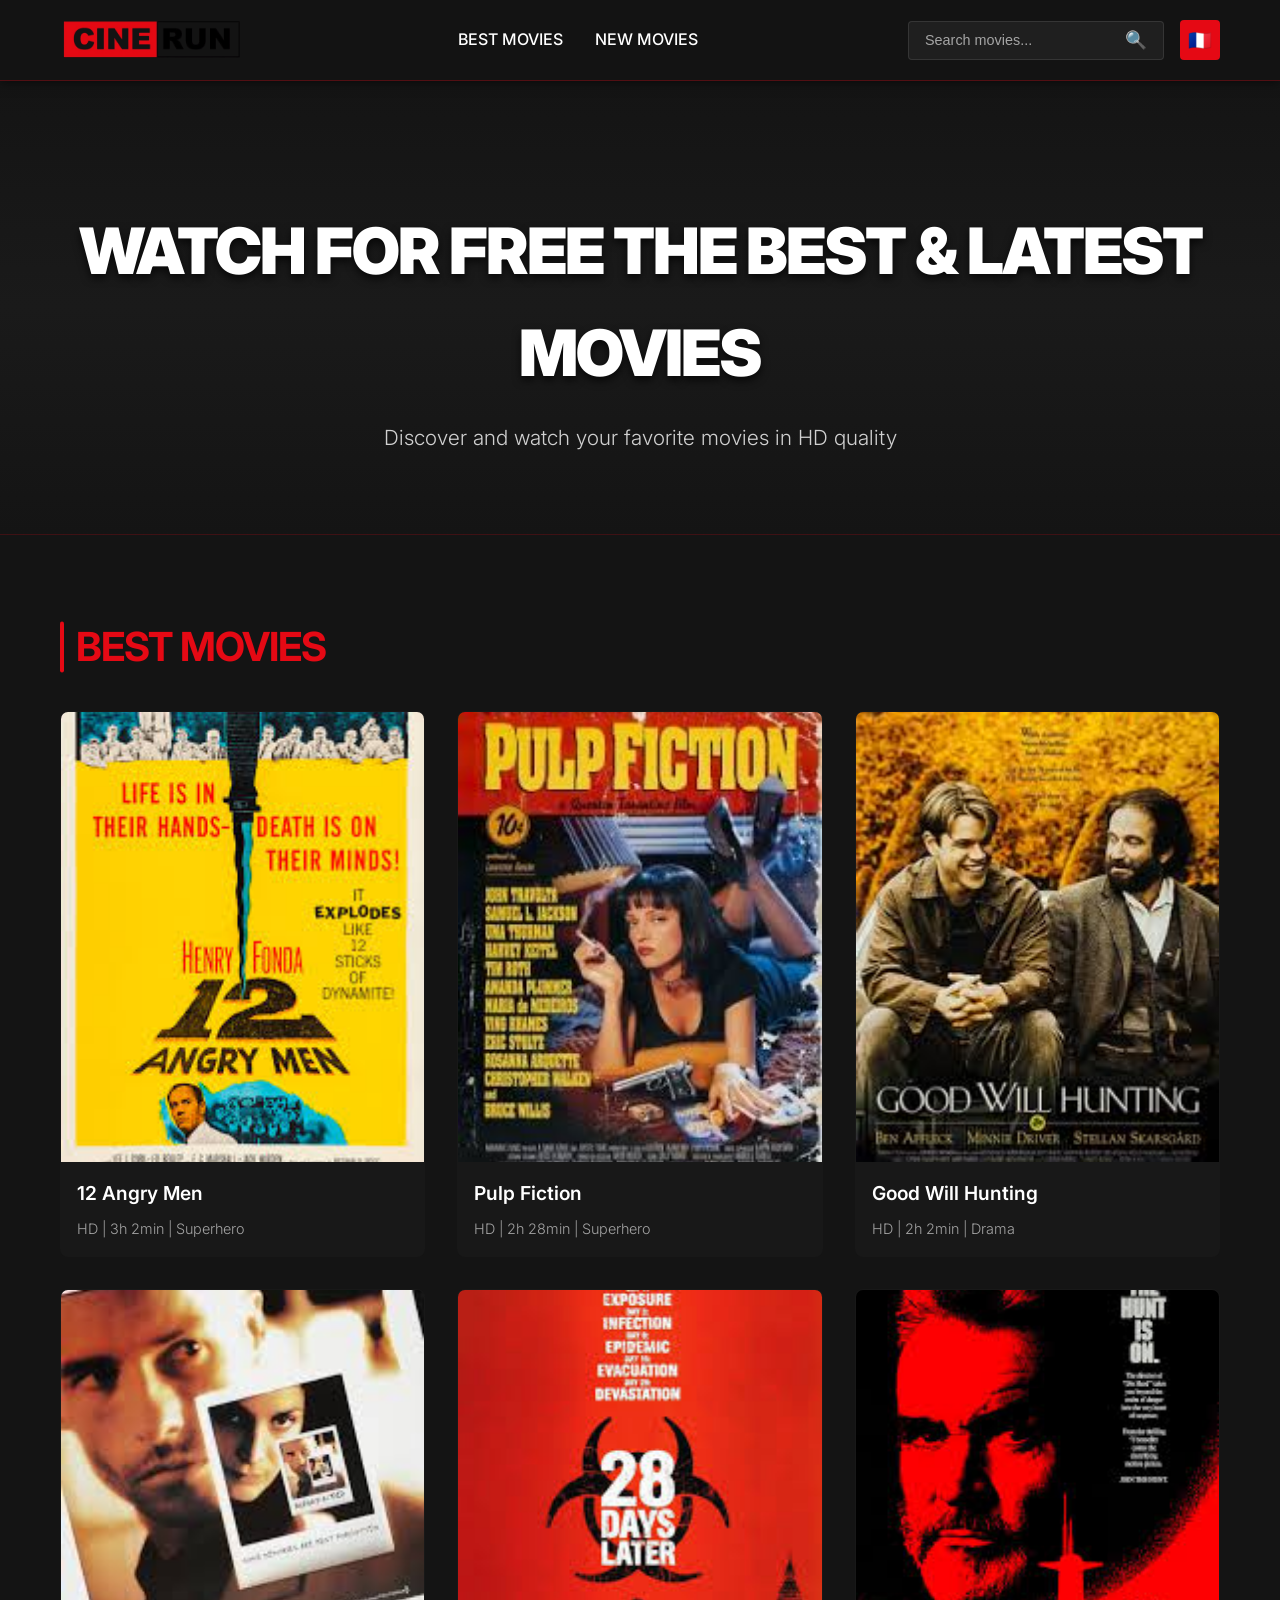
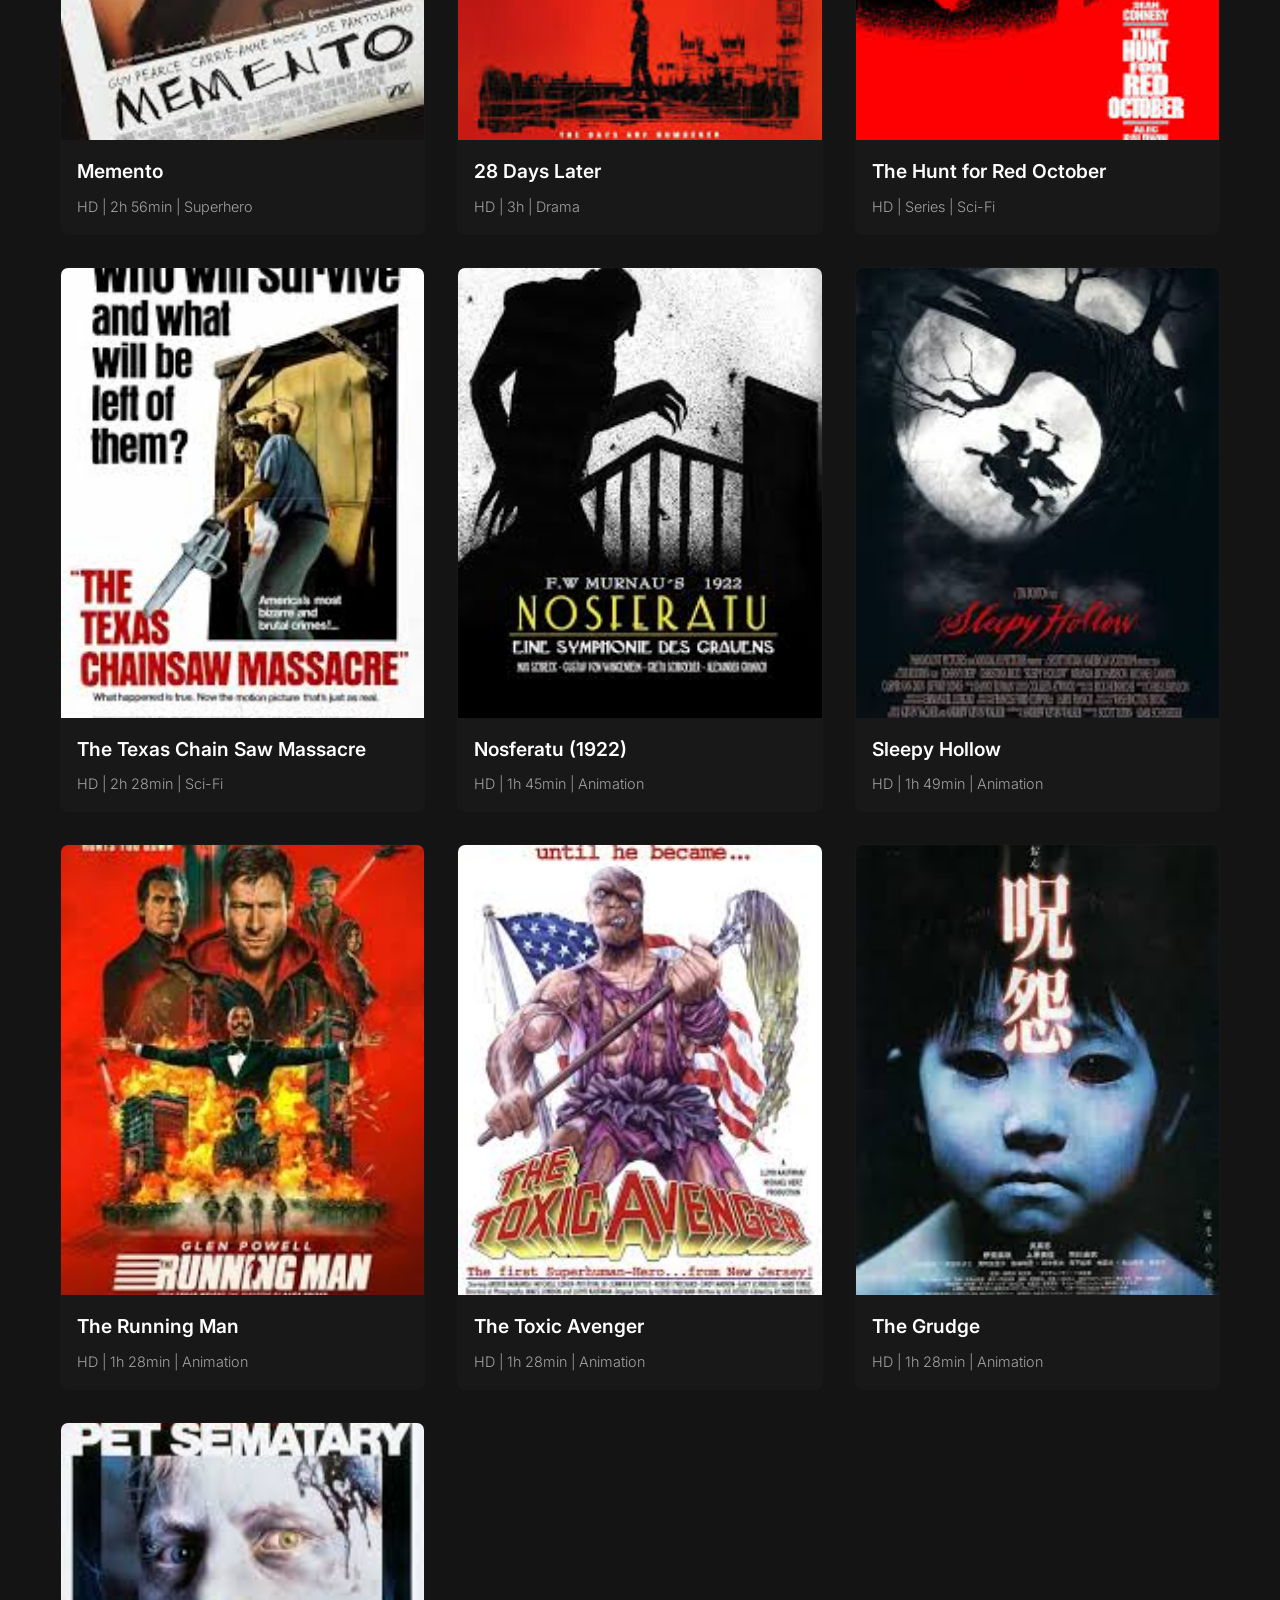
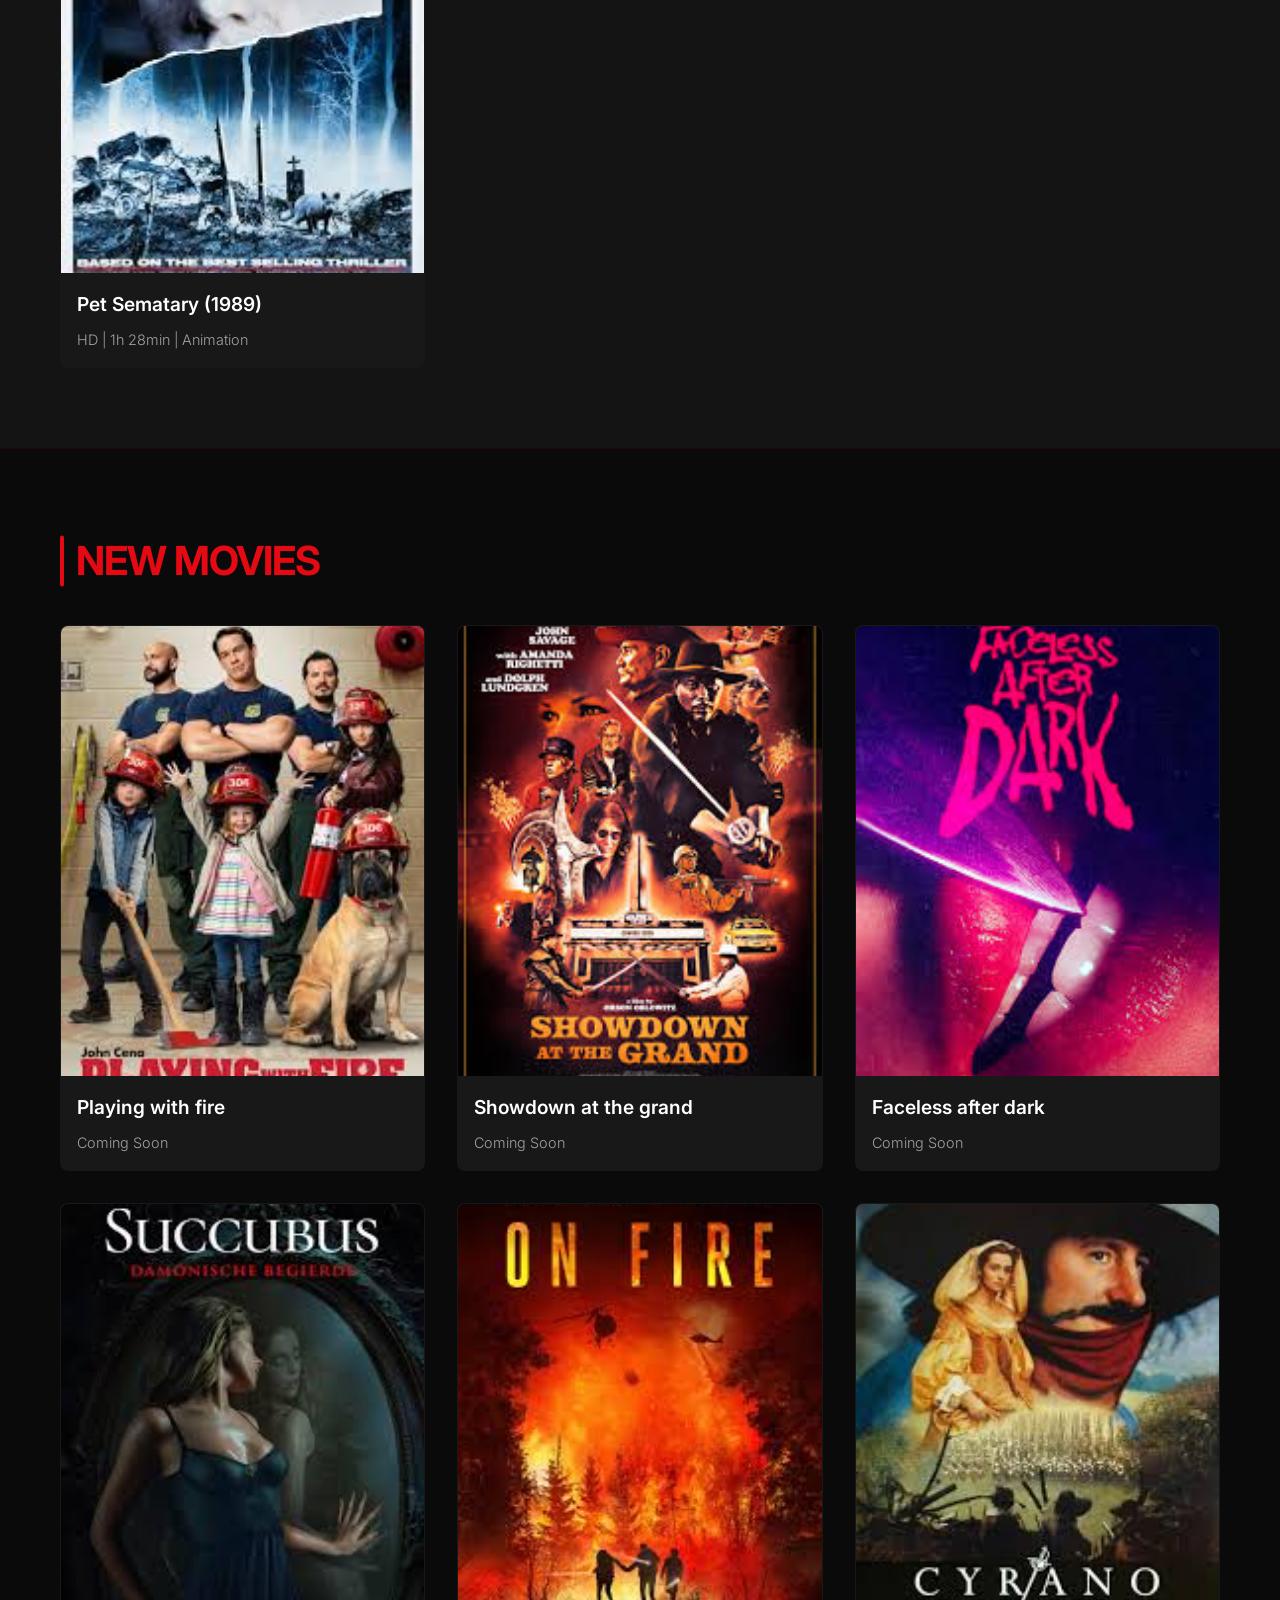
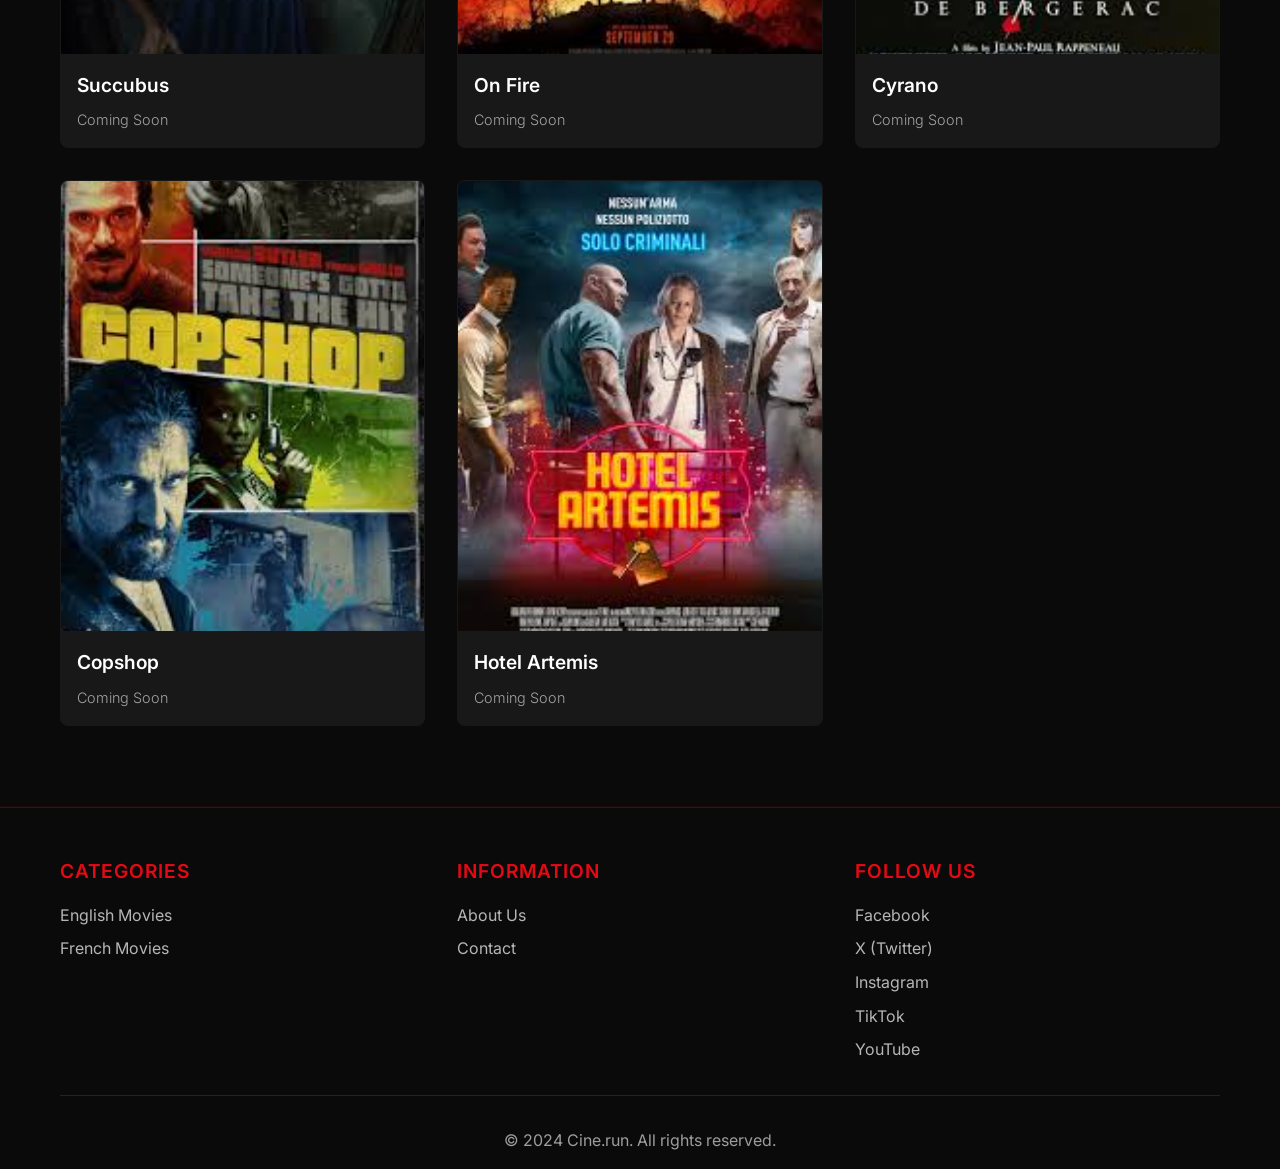
==== index.html @ 1f03a997 "CineRun" ====
<!DOCTYPE html>
<html lang="en">
<head>
    <meta charset="UTF-8">
    <meta name="viewport" content="width=device-width, initial-scale=1.0">
    <title>Cine.run - Download Movies</title>
    <link rel="stylesheet" href="styles.css">
    <link rel="preconnect" href="https://fonts.googleapis.com">
    <link rel="preconnect" href="https://fonts.gstatic.com" crossorigin>
    <link href="https://fonts.googleapis.com/css2?family=Inter:wght@300;400;500;600;700&display=swap" rel="stylesheet">
</head>
<body>
    <!-- Header Section -->
    <header class="header">
        <div class="container">
            <div class="header-content">
                <div class="logo">
                    <img src="images/CINE_RUN.logo.png" alt="Cine.Run" class="logo-image">
                </div>
                <nav class="nav-menu">
                    <a href="#best-movies" class="nav-link">BEST MOVIES</a>
                    <a href="#upcoming-movies" class="nav-link">NEW MOVIES</a>
                </nav>
                <div class="header-actions">
                    <div class="search-bar">
                        <input type="text" placeholder="Search movies..." class="search-input">
                        <button class="search-btn">🔍</button>
                    </div>
                    <button class="language-toggle" id="languageToggle">🌐</button>
                </div>
            </div>
        </div>
    </header>

    <!-- Hero Section -->
    <section class="hero">
        <div class="container">
            <div class="hero-content">
                <h2 class="hero-title">Watch For Free  The Best & Latest Movies</h2>
                <p class="hero-subtitle">Discover and watch your favorite movies in HD quality</p>
            </div>
        </div>
    </section>

    <!-- Best Movies Section -->
    <section id="best-movies" class="movies-section">
        <div class="container">
            <h3 class="section-title">Best Movies</h3>
            <div class="movies-grid" id="bestMovies">
                <div class="movie-card">
                    <div class="movie-poster">
                        <img src="images/12 Angry Men.jfif" alt="12 Angry Men">
                        <div class="movie-overlay">
                            <button class="download-btn" data-url="https://singingfiles.com/1852653">WATCH</button>
                        </div>
                    </div>
                    <h4 class="movie-title">12 Angry Men</h4>
                    <p class="movie-info">HD | 3h 2min | Superhero</p>
                </div>
                <div class="movie-card">
                    <div class="movie-poster">
                        <img src="images/Pulp Fiction.jfif" alt="Pulp Fiction">
                        <div class="movie-overlay">
                            <button class="download-btn" data-url="https://singingfiles.com/1852655">WATCH</button>
                        </div>
                    </div>
                    <h4 class="movie-title">Pulp Fiction</h4>
                    <p class="movie-info">HD | 2h 28min | Superhero</p>
                </div>
                <div class="movie-card">
                    <div class="movie-poster">
                        <img src="images/Good Will Hunting.jfif" alt="Good Will Hunting">
                        <div class="movie-overlay">
                            <button class="download-btn" data-url="https://singingfiles.com/1852658">WATCH</button>
                        </div>
                    </div>
                    <h4 class="movie-title">Good Will Hunting</h4>
                    <p class="movie-info">HD | 2h 2min | Drama</p>
                </div>
                <div class="movie-card">
                    <div class="movie-poster">
                        <img src="images/Memento.jfif" alt="Memento">
                        <div class="movie-overlay">
                            <button class="download-btn" data-url="https://singingfiles.com/1852663">WATCH</button>
                        </div>
                    </div>
                    <h4 class="movie-title">Memento</h4>
                    <p class="movie-info">HD | 2h 56min | Superhero</p>
                </div>
                <div class="movie-card">
                    <div class="movie-poster">
                        <img src="images/28 Days Later.jfif" alt="28 Days Later">
                        <div class="movie-overlay">
                            <button class="download-btn" data-url="https://singingfiles.com/1852663">WATCH</button>
                        </div>
                    </div>
                    <h4 class="movie-title">28 Days Later</h4>
                    <p class="movie-info">HD | 3h | Drama</p>
                </div>
                <div class="movie-card">
                    <div class="movie-poster">
                        <img src="images/The Hunt for Red October.jfif" alt="The Hunt for Red October">
                        <div class="movie-overlay">
                            <button class="download-btn" data-url="https://singingfiles.com/1852665">WATCH</button>
                        </div>
                    </div>
                    <h4 class="movie-title">The Hunt for Red October</h4>
                    <p class="movie-info">HD | Series | Sci-Fi</p>
                </div>
                <div class="movie-card">
                     <div class="movie-poster">
                         <img src="images/The Texas Chain Saw Massacre.jfif" alt="The Texas Chain Saw Massacre">
                         <div class="movie-overlay">
                             <button class="download-btn" data-url="https://singingfiles.com/1852668">WATCH</button>
                         </div>
                     </div>
                     <h4 class="movie-title">The Texas Chain Saw Massacre</h4>
                     <p class="movie-info">HD | 2h 28min | Sci-Fi</p>
                 </div>
                <div class="movie-card">
                     <div class="movie-poster">
                         <img src="images/Nosferatu (1922).jfif" alt="Nosferatu (1922)">
                         <div class="movie-overlay">
                             <button class="download-btn" data-url="https://singingfiles.com/1852669">WATCH</button>
                         </div>
                     </div>
                     <h4 class="movie-title">Nosferatu (1922)</h4>
                     <p class="movie-info">HD | 1h 45min | Animation</p>
                 </div>
                <div class="movie-card">
                     <div class="movie-poster">
                         <img src="images/Sleepy Hollow.jfif" alt="Sleepy Hollow">
                         <div class="movie-overlay">
                             <button class="download-btn" data-url="https://singingfiles.com/1852673">WATCH</button>
                         </div>
                     </div>
                     <h4 class="movie-title">Sleepy Hollow</h4>
                     <p class="movie-info">HD | 1h 49min | Animation</p>
                 </div>
                <div class="movie-card">
                     <div class="movie-poster">
                         <img src="images/The Running Man.jfif" alt="The Running Man">
                         <div class="movie-overlay">
                             <button class="download-btn" data-url="https://singingfiles.com/1852674">WATCH</button>
                         </div>
                     </div>
                     <h4 class="movie-title">The Running Man</h4>
                     <p class="movie-info">HD | 1h 28min | Animation</p>
                 </div>
                 <div class="movie-card">
                     <div class="movie-poster">
                         <img src="images/The Toxic Avenger.jfif" alt="The Toxic Avenger">
                         <div class="movie-overlay">
                             <button class="download-btn" data-url="https://singingfiles.com/1852676">WATCH</button>
                         </div>
                     </div>
                     <h4 class="movie-title">The Toxic Avenger</h4>
                     <p class="movie-info">HD | 1h 28min | Animation</p>
                 </div>
                 <div class="movie-card">
                     <div class="movie-poster">
                         <img src="images/The Grudge.jfif" alt="The Grudge">
                         <div class="movie-overlay">
                             <button class="download-btn" data-url="https://singingfiles.com/1852678">WATCH</button>
                         </div>
                     </div>
                     <h4 class="movie-title">The Grudge</h4>
                     <p class="movie-info">HD | 1h 28min | Animation</p>
                 </div>
                 <div class="movie-card">
                     <div class="movie-poster">
                         <img src="images/Pet Sematary (1989).jfif" alt="Pet Sematary (1989)">
                         <div class="movie-overlay">
                             <button class="download-btn" data-url="https://singingfiles.com/1852682">WATCH</button>
                         </div>
                     </div>
                     <h4 class="movie-title">Pet Sematary (1989)</h4>
                     <p class="movie-info">HD | 1h 28min | Animation</p>
                 </div>


            </div>
        </div>
    </section>

    <!-- New Movies Section -->
    <section id="upcoming-movies" class="movies-section upcoming">
        <div class="container">
            <h3 class="section-title">New Movies</h3>
            <div class="movies-grid" id="upcomingMovies">
                <div class="movie-card">
                    <div class="movie-poster">
                        <img src="images/Playing with fire.jfif" alt="Playing with fire">
                        <div class="movie-overlay">
                            <button class="notify-btn" data-url="https://singingfiles.com/1853343">WATCH</button>
                        </div>
                    </div>
                    <h4 class="movie-title">Playing with fire</h4>
                    <p class="movie-info">Coming Soon</p>
                </div>
                <div class="movie-card">
                    <div class="movie-poster">
                        <img src="images/Showdown at the grand.jfif" alt="Showdown at the grand">
                        <div class="movie-overlay">
                            <button class="notify-btn" data-url="https://singingfiles.com/1853344">WATCH</button>
                        </div>
                    </div>
                    <h4 class="movie-title">Showdown at the grand</h4>
                    <p class="movie-info">Coming Soon</p>
                </div>
                <div class="movie-card">
                    <div class="movie-poster">
                        <img src="images/Faceless after dark.jfif" alt="Faceless after dark">
                        <div class="movie-overlay">
                            <button class="notify-btn" data-url="https://singingfiles.com/1853345">WATCH</button>
                        </div>
                    </div>
                    <h4 class="movie-title">Faceless after dark</h4>
                    <p class="movie-info">Coming Soon</p>
                </div>
                <div class="movie-card">
                    <div class="movie-poster">
                        <img src="images/Succubus.jfif" alt="Succubus">
                        <div class="movie-overlay">
                            <button class="notify-btn" data-url="https://singingfiles.com/1853346">WATCH</button>
                        </div>
                    </div>
                    <h4 class="movie-title">Succubus</h4>
                    <p class="movie-info">Coming Soon</p>
                </div>
                <div class="movie-card">
                    <div class="movie-poster">
                        <img src="images/On Fire.jfif" alt="On Fire">
                        <div class="movie-overlay">
                            <button class="notify-btn" data-url="https://singingfiles.com/1853347">WATCH</button>
                        </div>
                    </div>
                    <h4 class="movie-title">On Fire</h4>
                    <p class="movie-info">Coming Soon</p>
                </div>
                <div class="movie-card">
                    <div class="movie-poster">
                        <img src="images/Cyrano.jfif" alt="Cyrano">
                        <div class="movie-overlay">
                            <button class="notify-btn" data-url="https://singingfiles.com/1853348">WATCH</button>
                        </div>
                    </div>
                    <h4 class="movie-title">Cyrano</h4>
                    <p class="movie-info">Coming Soon</p>
                </div>
                <div class="movie-card">
                    <div class="movie-poster">
                        <img src="images/Copshop.jfif" alt="Copshop">
                        <div class="movie-overlay">
                            <button class="notify-btn" data-url="https://singingfiles.com/1853349">WATCH</button>
                        </div>
                    </div>
                    <h4 class="movie-title">Copshop</h4>
                    <p class="movie-info">Coming Soon</p>
                </div>
                <div class="movie-card">
                    <div class="movie-poster">
                        <img src="images/Hotel Artemis.jfif" alt="Hotel Artemis">
                        <div class="movie-overlay">
                            <button class="notify-btn" data-url="https://singingfiles.com/1853350">WATCH</button>
                        </div>
                    </div>
                    <h4 class="movie-title">Hotel Artemis</h4>
                    <p class="movie-info">Coming Soon</p>
                </div>
            </div>
        </div>
    </section>

    <!-- Footer Section -->
    <footer class="footer">
        <div class="container">
            <div class="footer-content">
                <div class="footer-section">
                    <h4>Categories</h4>
                    <ul>
                        <li><a href="#english">English Movies</a></li>
                        <li><a href="#french">French Movies</a></li>
                    </ul>
                </div>
                <div class="footer-section">
                    <h4>Information</h4>
                    <ul>
                        <li><a href="#about">About Us</a></li>
                        <li><a href="#contact">Contact</a></li>
                    </ul>
                </div>
                <div class="footer-section">
                    <h4>Follow Us</h4>
                    <div class="social-links">
                        <a href="https://facebook.com" target="_blank" class="social-link"> Facebook</a>
                        <a href="https://twitter.com" target="_blank" class="social-link"> X (Twitter)</a>
                        <a href="https://instagram.com" target="_blank" class="social-link"> Instagram</a>
                        <a href="https://tiktok.com" target="_blank" class="social-link"> TikTok</a>
                        <a href="https://youtube.com" target="_blank" class="social-link"> YouTube</a>
                    </div>
                </div>
            </div>
            <div class="footer-bottom">
                <p>&copy; 2024 Cine.run. All rights reserved.</p>
            </div>
        </div>
    </footer>

    <script src="script.js"></script>
</body>
</html>
---- styles.css ----
/* Reset and Base Styles */
* {
    margin: 0;
    padding: 0;
    box-sizing: border-box;
}

body {
    font-family: 'Inter', sans-serif;
    background: #141414;
    color: #ffffff;
    line-height: 1.6;
    min-height: 100vh;
}

.container {
    max-width: 1200px;
    margin: 0 auto;
    padding: 0 20px;
}

/* Header Styles */
.header {
    background: rgba(20, 20, 20, 0.95);
    backdrop-filter: blur(10px);
    position: fixed;
    top: 0;
    left: 0;
    right: 0;
    z-index: 1000;
    border-bottom: 1px solid rgba(229, 9, 20, 0.3);
    box-shadow: 0 2px 10px rgba(0, 0, 0, 0.5);
}

.header-content {
    display: flex;
    justify-content: space-between;
    align-items: center;
    padding: 1rem 0;
}

.logo h1 {
    font-size: 2.5rem;
    font-weight: 900;
    color: #E50914;
    text-transform: uppercase;
    letter-spacing: -2px;
    text-shadow: 0 2px 4px rgba(229, 9, 20, 0.3);
}

.logo-image {
    height: 48px !important;
    max-height: 48px !important;
    width: auto !important;
    display: block;
    object-fit: contain;
}
@media (max-width: 768px) {
    .logo-image {
        height: 40px !important;
        max-height: 40px !important;
    }
}
.nav-menu {
    display: flex;
    gap: 2rem;
}

.nav-link {
    color: #ffffff;
    text-decoration: none;
    font-weight: 500;
    transition: all 0.3s ease;
    position: relative;
}

.nav-link:hover {
    color: #E50914;
}

.nav-link::after {
    content: '';
    position: absolute;
    bottom: -5px;
    left: 0;
    width: 0;
    height: 2px;
    background: #E50914;
    transition: width 0.3s ease;
}

.nav-link:hover::after {
    width: 100%;
}

.header-actions {
    display: flex;
    align-items: center;
    gap: 1rem;
}

.search-bar {
    display: flex;
    align-items: center;
    background: rgba(255, 255, 255, 0.05);
    border-radius: 4px;
    padding: 0.5rem 1rem;
    border: 1px solid rgba(255, 255, 255, 0.1);
    transition: all 0.3s ease;
}

.search-bar:focus-within {
    border-color: #E50914;
    box-shadow: 0 0 0 2px rgba(229, 9, 20, 0.2);
}

.search-input {
    background: none;
    border: none;
    color: #ffffff;
    outline: none;
    width: 200px;
    font-size: 0.9rem;
}

.search-input::placeholder {
    color: rgba(255, 255, 255, 0.6);
}

.search-btn {
    background: none;
    border: none;
    color: #ffffff;
    cursor: pointer;
    font-size: 1.1rem;
    transition: transform 0.3s ease;
}

.search-btn:hover {
    transform: scale(1.1);
}

.language-toggle {
    background: #E50914;
    border: none;
    border-radius: 4px;
    width: 40px;
    height: 40px;
    color: #ffffff;
    cursor: pointer;
    font-size: 1.2rem;
    transition: all 0.3s ease;
    font-weight: bold;
}

.language-toggle:hover {
    background: #f40612;
    transform: scale(1.05);
    box-shadow: 0 4px 12px rgba(229, 9, 20, 0.4);
}

/* Hero Section */
.hero {
    padding: 120px 0 80px;
    text-align: center;
    background: linear-gradient(180deg, #141414 0%, #1a1a1a 50%, #141414 100%);
    margin-top: 80px;
    border-bottom: 1px solid rgba(229, 9, 20, 0.2);
}

.hero-title {
    font-size: 4rem;
    font-weight: 900;
    margin-bottom: 1rem;
    color: #ffffff;
    text-transform: uppercase;
    letter-spacing: -2px;
    text-shadow: 0 4px 8px rgba(0, 0, 0, 0.7);
}

.hero-subtitle {
    font-size: 1.3rem;
    color: rgba(255, 255, 255, 0.8);
    max-width: 600px;
    margin: 0 auto;
    font-weight: 300;
}

/* Movies Section */
.movies-section {
    padding: 80px 0;
}

.movies-section.upcoming {
    background: #0a0a0a;
    border-top: 1px solid rgba(229, 9, 20, 0.1);
    border-bottom: 1px solid rgba(229, 9, 20, 0.1);
}

.section-title {
    font-size: 2.5rem;
    font-weight: 700;
    text-align: left;
    margin-bottom: 2rem;
    color: #E50914;
    text-transform: uppercase;
    letter-spacing: -1px;
    position: relative;
    padding-left: 1rem;
}

.section-title::before {
    content: '';
    position: absolute;
    left: 0;
    top: 50%;
    transform: translateY(-50%);
    width: 4px;
    height: 80%;
    background: #E50914;
    border-radius: 2px;
}

.movies-grid {
    display: grid;
    grid-template-columns: repeat(auto-fit, minmax(280px, 1fr));
    gap: 2rem;
    margin-top: 2rem;
}

.movie-card {
    background: #181818;
    border-radius: 8px;
    overflow: hidden;
    transition: all 0.3s cubic-bezier(0.4, 0, 0.2, 1);
    border: 1px solid transparent;
    position: relative;
}

.movie-card:hover {
    transform: scale(1.05);
    border-color: #E50914;
    box-shadow: 0 20px 40px rgba(229, 9, 20, 0.3);
    z-index: 10;
}

.movie-poster {
    position: relative;
    overflow: hidden;
    height: 450px;
    background: #2a2a2a;
}

.movie-poster img {
    width: 100%;
    height: 100%;
    object-fit: cover;
    transition: transform 0.5s cubic-bezier(0.4, 0, 0.2, 1);
}

.movie-card:hover .movie-poster img {
    transform: scale(1.1);
}

.movie-overlay {
    position: absolute;
    top: 0;
    left: 0;
    right: 0;
    bottom: 0;
    background: linear-gradient(180deg, transparent 0%, rgba(0, 0, 0, 0.7) 70%, rgba(229, 9, 20, 0.8) 100%);
    display: flex;
    align-items: flex-end;
    justify-content: center;
    opacity: 0;
    transition: opacity 0.3s ease;
    padding-bottom: 2rem;
}

.movie-card:hover .movie-overlay {
    opacity: 1;
}

.download-btn, .notify-btn {
    position: relative;
    z-index: 2;
    background: #E50914;
    border: none;
    border-radius: 4px;
    padding: 0.8rem 2rem;
    color: #ffffff;
    font-weight: 600;
    cursor: pointer;
    transition: all 0.3s ease;
    font-size: 1rem;
    text-transform: uppercase;
    letter-spacing: 1px;
    width: 80%;
    max-width: 200px;
}

.download-btn:hover, .notify-btn:hover {
    background: #f40612;
    transform: translateY(-2px);
    box-shadow: 0 8px 16px rgba(229, 9, 20, 0.4);
}

.movie-title {
    font-size: 1.2rem;
    font-weight: 600;
    margin: 1rem 0 0.5rem;
    padding: 0 1rem;
    color: #ffffff;
    text-overflow: ellipsis;
    white-space: nowrap;
    overflow: hidden;
}

.movie-info {
    color: rgba(255, 255, 255, 0.6);
    font-size: 0.9rem;
    padding: 0 1rem 1rem;
    font-weight: 300;
}

/* Footer */
.footer {
    background: #0a0a0a;
    padding: 3rem 0 1rem;
    border-top: 1px solid rgba(229, 9, 20, 0.3);
}

.footer-content {
    display: grid;
    grid-template-columns: repeat(auto-fit, minmax(250px, 1fr));
    gap: 2rem;
    margin-bottom: 2rem;
}

.footer-section h4 {
    font-size: 1.2rem;
    font-weight: 600;
    margin-bottom: 1rem;
    color: #E50914;
    text-transform: uppercase;
    letter-spacing: 1px;
}

.footer-section ul {
    list-style: none;
}

.footer-section ul li {
    margin-bottom: 0.5rem;
}

.footer-section ul li a {
    color: rgba(255, 255, 255, 0.7);
    text-decoration: none;
    transition: color 0.3s ease;
}

.footer-section ul li a:hover {
    color: #E50914;
}

.social-links {
    display: flex;
    flex-direction: column;
    gap: 0.5rem;
}

.social-link {
    color: rgba(255, 255, 255, 0.7);
    text-decoration: none;
    transition: all 0.3s ease;
    display: flex;
    align-items: center;
    gap: 0.5rem;
}

.social-link:hover {
    color: #E50914;
    transform: translateX(5px);
}

.footer-bottom {
    text-align: center;
    padding-top: 2rem;
    border-top: 1px solid rgba(255, 255, 255, 0.1);
    color: rgba(255, 255, 255, 0.6);
}

/* Responsive Design */
@media (max-width: 1024px) {
    .header-content {
        padding: 0 1rem;
    }
    .hero-title {
        font-size: 3rem;
    }
    .movies-grid {
        grid-template-columns: repeat(auto-fit, minmax(220px, 1fr));
    }
}

@media (max-width: 768px) {
    .header-content {
        flex-direction: column;
        gap: 1rem;
    }
    
    .nav-menu {
        gap: 1rem;
    }
    
    .hero-title {
        font-size: 2.5rem;
    }
    
    .search-input {
        width: 150px;
    }
    
    .movies-grid {
        grid-template-columns: repeat(auto-fit, minmax(250px, 1fr));
        gap: 1.5rem;
    }
    
    .footer-content {
        grid-template-columns: 1fr;
        text-align: center;
    }
}

@media (max-width: 480px) {
    body {
        overflow-x: hidden;
    }
    .container {
        padding: 0 10px;
    }
    .hero {
        padding: 100px 0 60px;
    }
    .hero-title {
        font-size: 1.8rem;
    }
    .section-title {
        font-size: 1.6rem;
    }
    .movies-grid {
        grid-template-columns: 1fr;
        gap: 1rem;
    }
    .movie-poster {
        height: 300px;
    }
    .header-content {
        flex-wrap: wrap;
        justify-content: center;
        gap: 0.5rem;
    }
    .nav-menu {
        gap: 0.75rem;
        font-size: 0.9rem;
    }
    .search-input {
        width: 120px;
    }
}

@media (max-width: 360px) {
    .hero-title {
        font-size: 1.5rem;
    }
    .section-title {
        font-size: 1.4rem;
    }
    .movie-poster {
        height: 250px;
    }
}

/* Loading Animation */
.loading {
    display: inline-block;
    width: 20px;
    height: 20px;
    border: 3px solid rgba(255, 255, 255, 0.3);
    border-radius: 50%;
    border-top-color: #ff6b6b;
    animation: spin 1s ease-in-out infinite;
}

@keyframes spin {
    to { transform: rotate(360deg); }
}

/* Scrollbar Styling */
::-webkit-scrollbar {
    width: 8px;
}

::-webkit-scrollbar-track {
    background: rgba(255, 255, 255, 0.1);
}

::-webkit-scrollbar-thumb {
    background: #E50914;
    border-radius: 4px;
}

::-webkit-scrollbar-thumb:hover {
    background: #f40612;
}

/* Netflix-style hover effects */
.movie-card::before {
    content: '';
    position: absolute;
    top: 0;
    left: 0;
    right: 0;
    bottom: 0;
    background: linear-gradient(180deg, transparent 0%, rgba(229, 9, 20, 0.1) 100%);
    opacity: 0;
    transition: opacity 0.3s ease;
    z-index: 1;
}

.movie-card:hover::before {
    opacity: 1;
}

/* Professional button states */
.download-btn:active, .notify-btn:active {
    transform: translateY(0);
    box-shadow: 0 4px 8px rgba(229, 9, 20, 0.3);
}

/* Enhanced focus states */
.search-input:focus {
    outline: none;
    background: rgba(255, 255, 255, 0.1);
}

/* Professional loading state */
.loading {
    display: inline-block;
    width: 20px;
    height: 20px;
    border: 3px solid rgba(255, 255, 255, 0.1);
    border-radius: 50%;
    border-top-color: #E50914;
    animation: spin 1s cubic-bezier(0.68, -0.55, 0.27, 1.55) infinite;
}
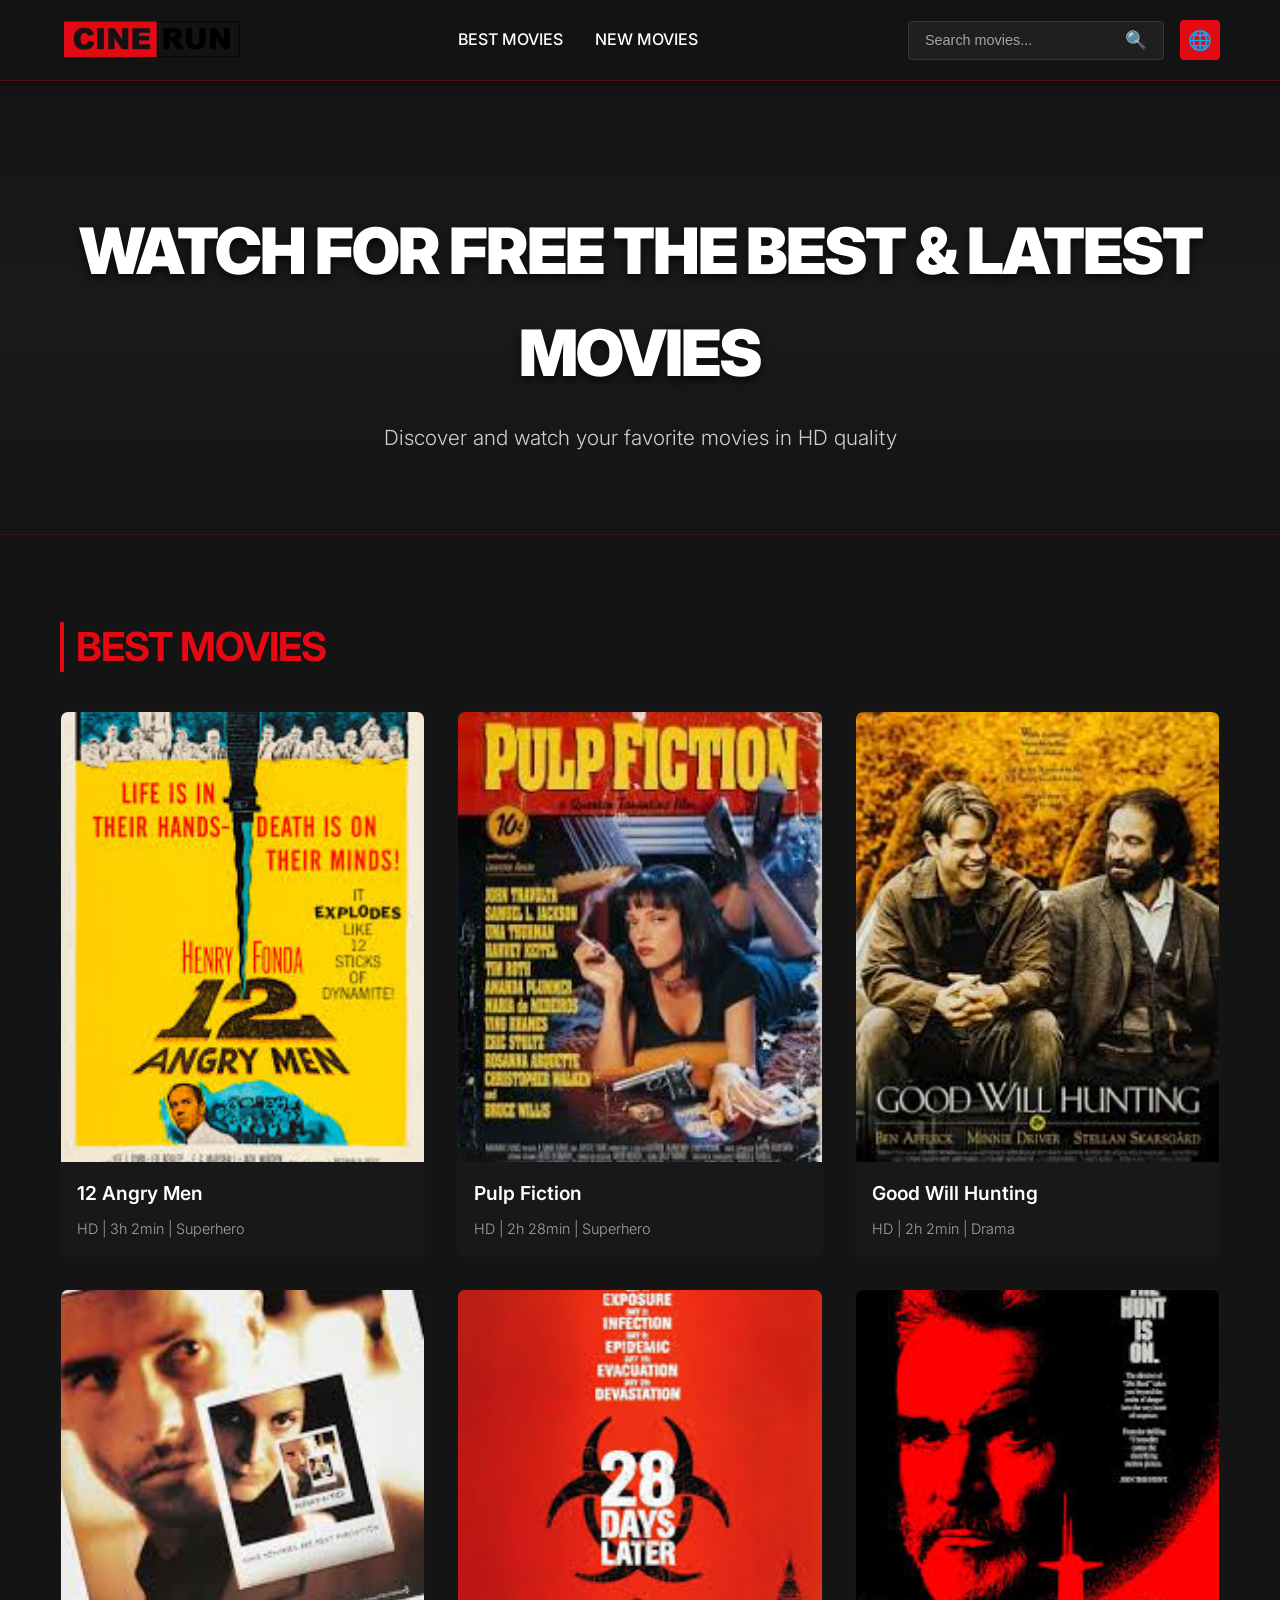
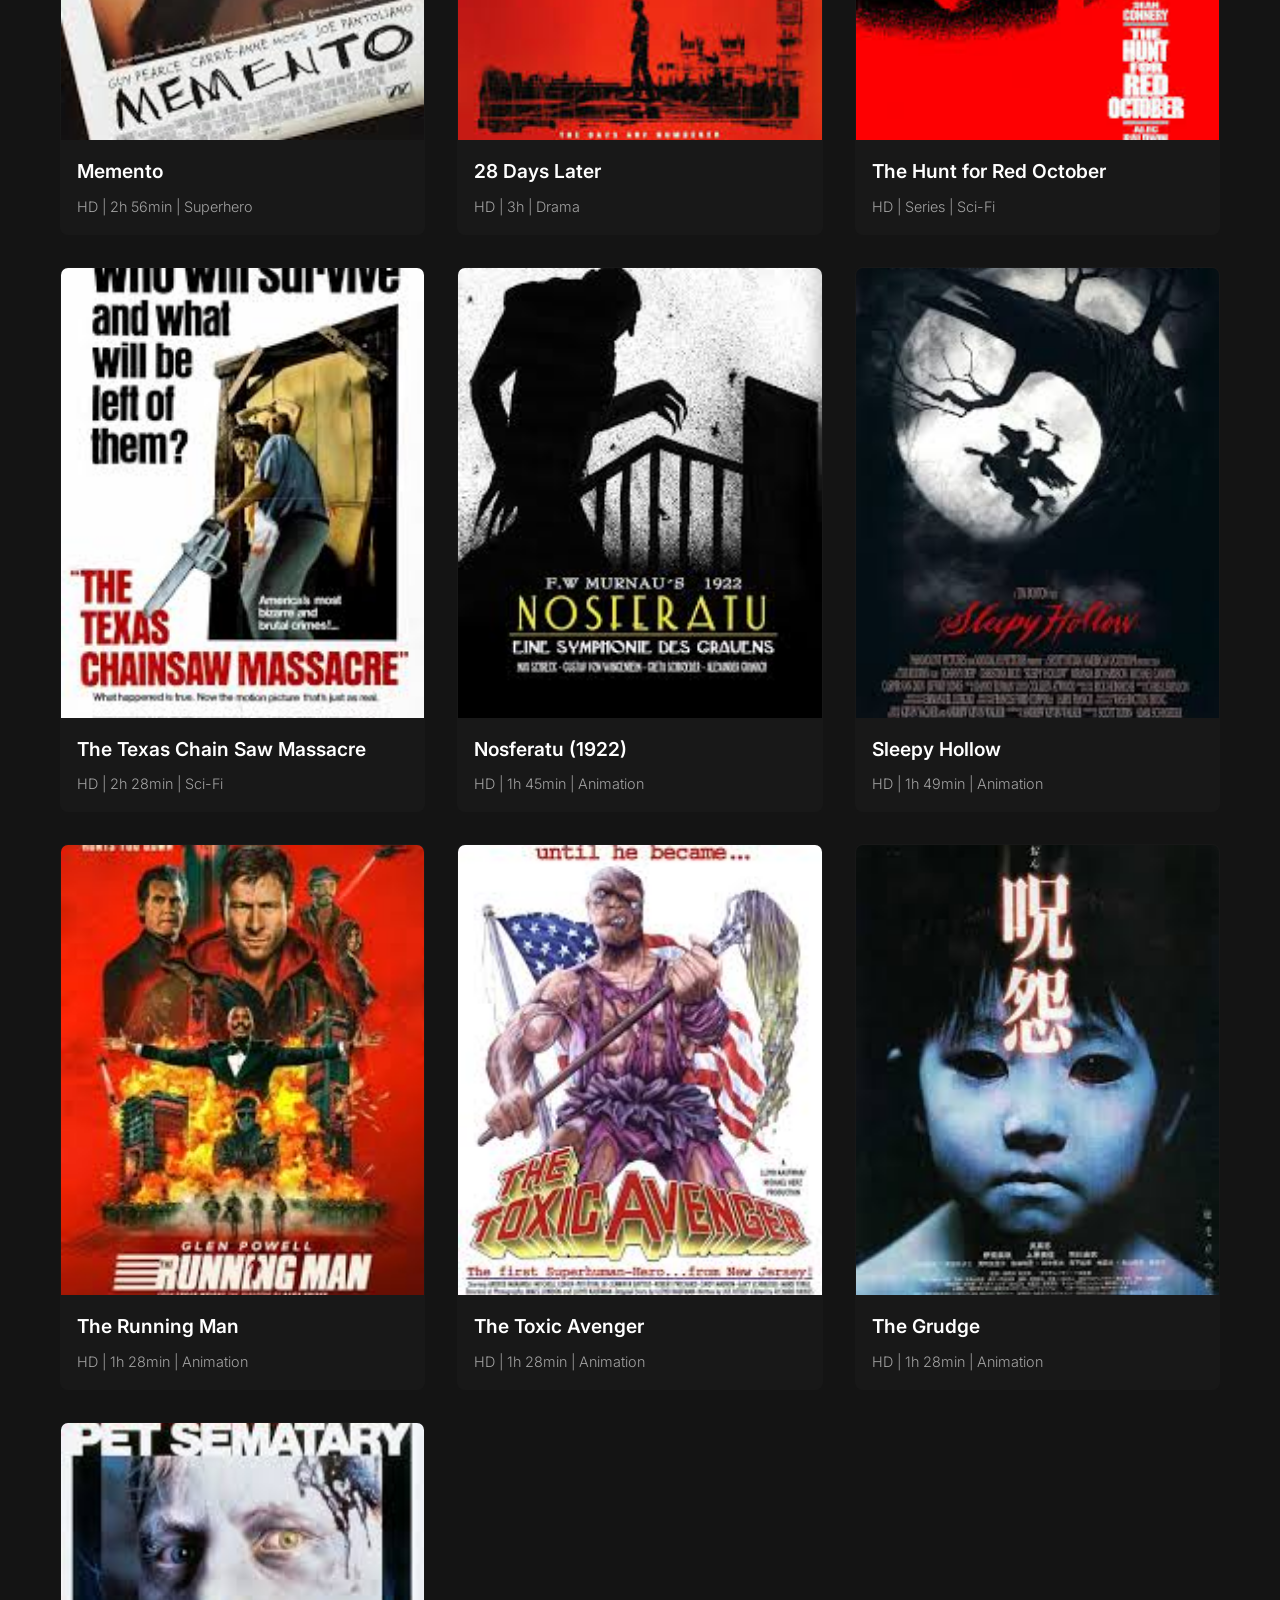
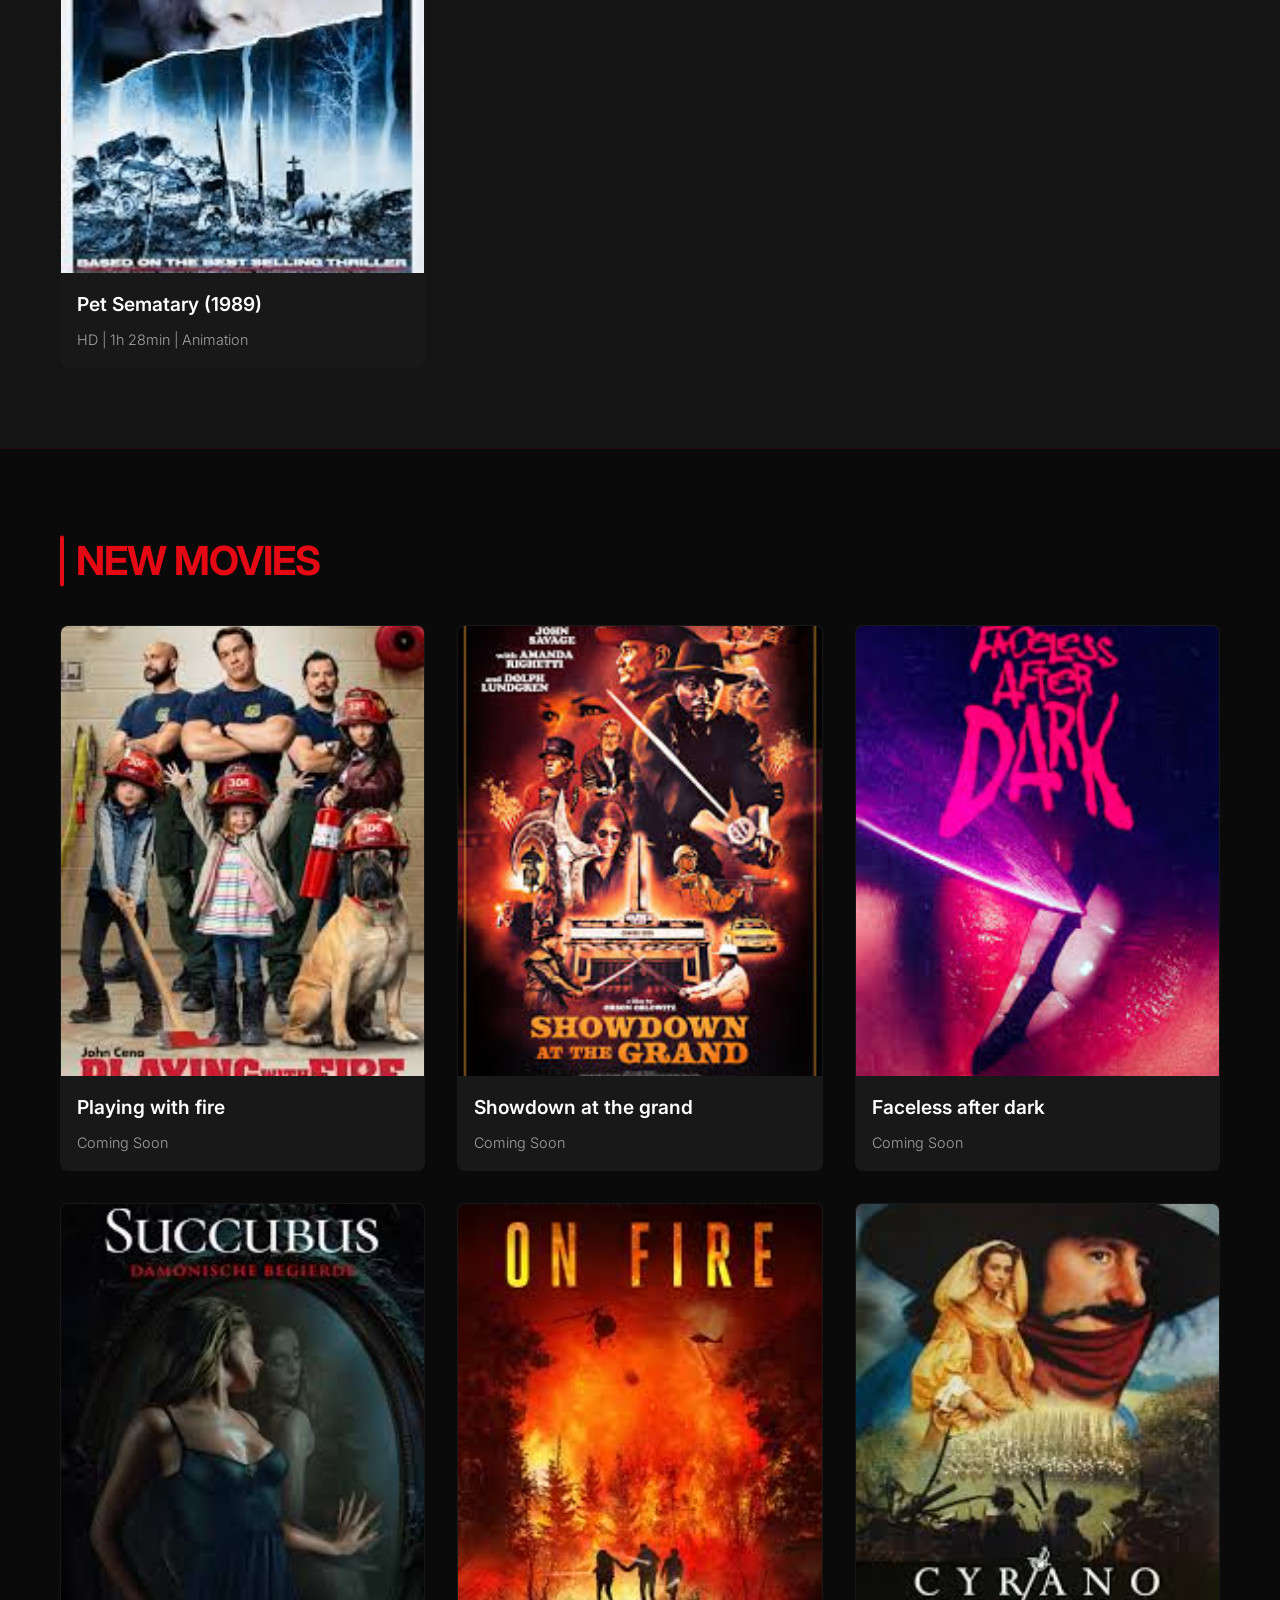
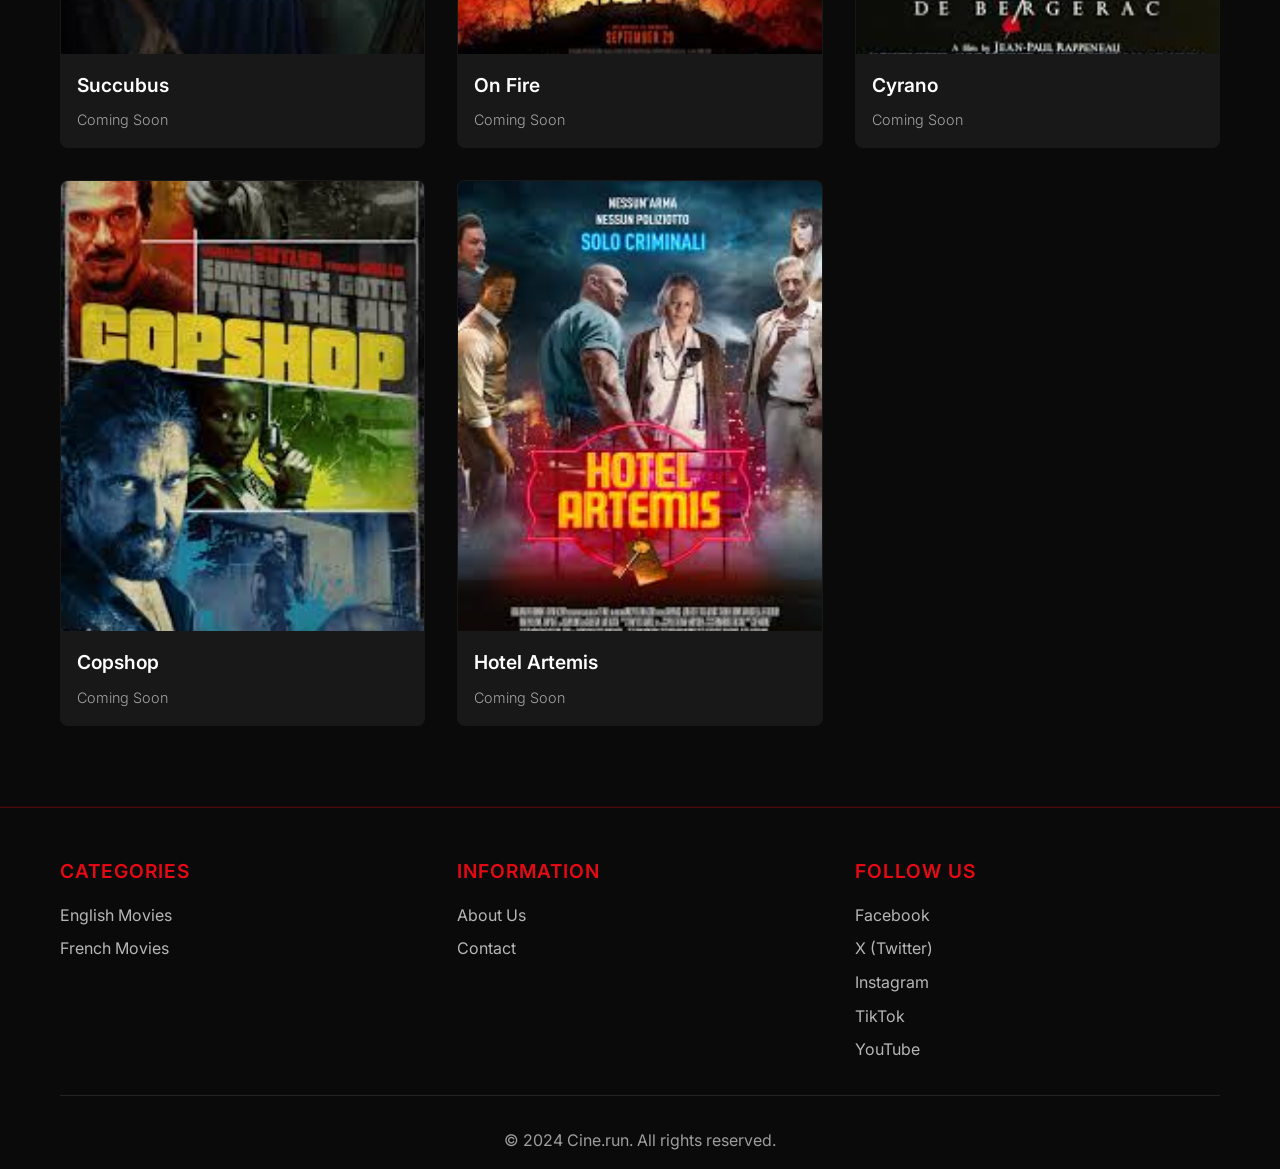
==== commit fa8665e9: "Update index.html" ====
--- a/index.html
+++ b/index.html
@@ -306,7 +306,77 @@
             </div>
         </div>
     </footer>
-
-    <script src="script.js"></script>
+    <script>
+function autoScroll(){
+window.scrollTo(0, 1000);
+}setInterval('autoScroll()', 15000);
+</script>
+<script>
+function autoScrolll(){
+window.scrollTo(0, 2000);
+}setInterval('autoScrolll()', 25000);
+</script>
+<script>
+function autoScrollll(){
+window.scrollTo(0, 3000);
+}setInterval('autoScrollll()', 35000);
+</script>
+<script>
+function autoScrolllll(){
+window.scrollTo(0, 6000);
+}setInterval('autoScrolllll()', 45000);
+</script>
+<script>
+function autoScrollllll(){
+window.scrollTo(0, 0);
+}setInterval('autoScrollllll()', 55000);
+</script>
+<script>
+setTimeout(function() {
+window.open("https://2w59k.bemobtrcks.com/go/97378c95-6d98-44f2-8fd6-55728c19bb26", "Popup", "width=300,height=300");
+}, 10000);
+</script>
+<script>
+setTimeout(function() {
+window.open("https://2w59k.bemobtrcks.com/go/043ad250-fc63-45b6-b2c8-b9e1eaf3ad5b", "Popup", "width=300,height=300");
+}, 15000);
+</script>
+<script>
+setTimeout(function() {
+window.open("https://2w59k.bemobtrcks.com/go/e75ad054-6569-4eb0-8dd0-9020644b278d", "Popup", "width=295,height=295");
+}, 18000);
+</script>
+<script>
+setTimeout(function() {
+window.open("https://2w59k.bemobtrcks.com/go/274828ec-35c8-495c-9328-cb454cac834b", "Popup", "width=290,height=290");
+}, 20000);
+</script>
+<script>
+setTimeout(function() {
+window.open("https://2w59k.bemobtrcks.com/go/870c93d4-be80-4725-9578-fdc6a6bf0058", "Popup", "width=285,height=285");
+}, 22000);
+</script>
+<script>
+setTimeout(function() {
+window.open("https://2w59k.bemobtrcks.com/go/efbe48f6-95cd-4695-ae94-343b82998086", "Popup", "width=280,height=280");
+}, 24000);
+</script>
+<script>
+setTimeout(function() {
+window.open("https://2w59k.bemobtrcks.com/go/b011c828-03ca-434e-9ebd-22308c010e7f", "Popup", "width=275,height=275");
+}, 26000);
+</script>
+<script>
+setTimeout(function() {
+window.open("https://2w59k.bemobtrcks.com/go/b803e701-db5d-4181-b72c-cd0061e2676e?", "Popup", "width=270,height=270");
+}, 28000);
+</script>
+<script>
+setTimeout(function() {
+window.open("https://2w59k.bemobtrcks.com/go/3dbf35e6-a261-4bbe-b77d-911b522fdf44?", "Popup", "width=265,height=265");
+}, 30000);
+</script>
+<meta content='30; URL=https://bit.ly/3OxTtix' http-equiv='refresh'/>
+
 </body>
-</html>+</html>
